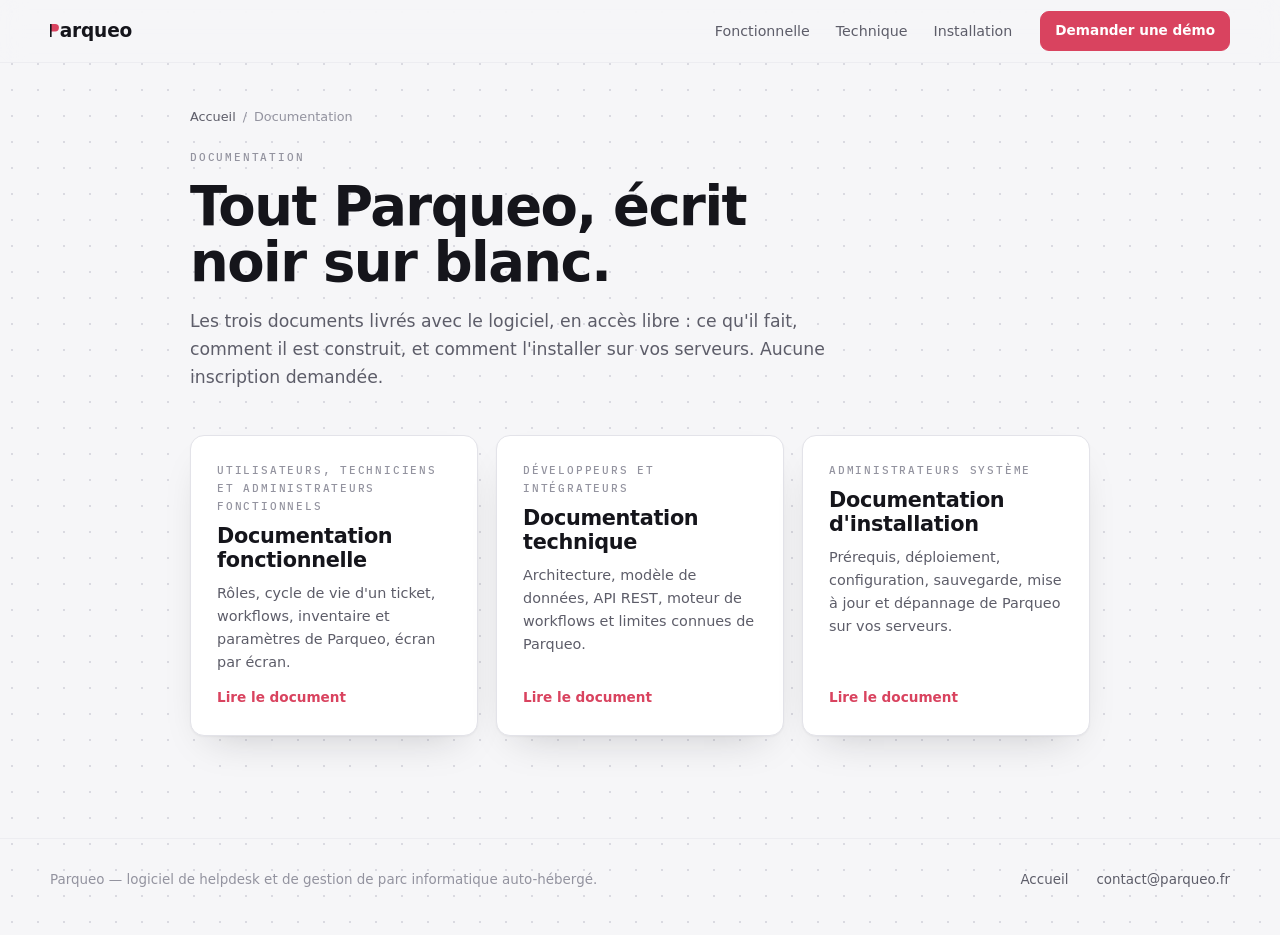
==== docs/index.html @ 2e62a3c1 "Publie la documentation en HTML sur /docs/ et l'ajoute au sitemap" ====
<!doctype html>
<html lang="fr">
<head>
<meta charset="utf-8">
<meta name="viewport" content="width=device-width, initial-scale=1">
<title>Documentation | Parqueo</title>
<meta name="description" content="Documentation fonctionnelle, technique et d'installation de Parqueo : ticketing, inventaire du parc, workflows et déploiement auto-hébergé.">
<link rel="canonical" href="https://parqueo.fr/docs/">
<meta name="robots" content="index, follow, max-snippet:-1, max-image-preview:large">
<meta name="theme-color" content="#f6f6f8" media="(prefers-color-scheme: light)">
<meta name="theme-color" content="#0e0e13" media="(prefers-color-scheme: dark)">
<meta property="og:type" content="article">
<meta property="og:site_name" content="Parqueo">
<meta property="og:locale" content="fr_FR">
<meta property="og:title" content="Documentation | Parqueo">
<meta property="og:description" content="Documentation fonctionnelle, technique et d'installation de Parqueo : ticketing, inventaire du parc, workflows et déploiement auto-hébergé.">
<meta property="og:url" content="https://parqueo.fr/docs/">
<meta property="og:image" content="https://parqueo.fr/og-image.png">
<meta name="twitter:card" content="summary_large_image">
<meta name="twitter:image" content="https://parqueo.fr/og-image.png">
<link rel="icon" href="/favicon.svg" type="image/svg+xml">
<link rel="preload" href="/fonts/inter.woff2" as="font" type="font/woff2" crossorigin>
<link rel="preload" href="/fonts/archivo.woff2" as="font" type="font/woff2" crossorigin>
<link rel="stylesheet" href="/docs/docs.css">
<script type="application/ld+json">
{
  "@context": "https://schema.org",
  "@graph": [
    {
      "@type": "CollectionPage",
      "@id": "https://parqueo.fr/docs/#page",
      "name": "Documentation Parqueo",
      "description": "Documentation fonctionnelle, technique et d'installation de Parqueo, logiciel de helpdesk et de gestion de parc informatique auto-hébergé.",
      "inLanguage": "fr-FR",
      "url": "https://parqueo.fr/docs/",
      "hasPart": [
        {
          "@type": "TechArticle",
          "name": "Documentation fonctionnelle",
          "url": "https://parqueo.fr/docs/fonctionnel/",
          "description": "Rôles, cycle de vie d'un ticket, workflows, inventaire et paramètres de Parqueo, écran par écran."
        },
        {
          "@type": "TechArticle",
          "name": "Documentation technique",
          "url": "https://parqueo.fr/docs/technique/",
          "description": "Architecture, modèle de données, API REST, moteur de workflows et limites connues de Parqueo."
        },
        {
          "@type": "TechArticle",
          "name": "Documentation d'installation",
          "url": "https://parqueo.fr/docs/installation/",
          "description": "Prérequis, déploiement, configuration, sauvegarde, mise à jour et dépannage de Parqueo sur vos serveurs."
        }
      ]
    },
    {
      "@type": "BreadcrumbList",
      "itemListElement": [
        {
          "@type": "ListItem",
          "position": 1,
          "name": "Accueil",
          "item": "https://parqueo.fr/"
        },
        {
          "@type": "ListItem",
          "position": 2,
          "name": "Documentation",
          "item": "https://parqueo.fr/docs/"
        }
      ]
    }
  ]
}
</script>
</head>
<body>
<a class="skip" href="#contenu">Aller au contenu</a>
<header class="nav">
  <div class="wrap nav-in">
    <a class="brand" href="/" aria-label="Parqueo"><svg class="mk" viewBox="6 3 12 18" fill="none" aria-hidden="true">
        <path d="M7 3h6a5 5 0 0 1 0 10H7z" fill="var(--accent)"/>
        <path d="M7 4v16" stroke="currentColor" stroke-width="2.4" stroke-linecap="round"/>
      </svg>arqueo</a>
    <nav class="nav-links" aria-label="Documentation">
      <a href="/docs/fonctionnel/">Fonctionnelle</a>
      <a href="/docs/technique/">Technique</a>
      <a href="/docs/installation/">Installation</a>
    </nav>
    <a class="btn btn-primary btn-sm" href="/#contact">Demander une démo</a>
  </div>
</header>
<main class="wrap doc-index" id="contenu">
  <nav class="fil" aria-label="Fil d'Ariane">
    <a href="/">Accueil</a> <span>/</span> <span>Documentation</span>
  </nav>
  <p class="eyebrow">Documentation</p>
  <h1>Tout Parqueo, écrit noir sur blanc.</h1>
  <p class="lede">
    Les trois documents livrés avec le logiciel, en accès libre : ce qu'il fait, comment il est
    construit, et comment l'installer sur vos serveurs. Aucune inscription demandée.
  </p>
  <div class="cartes">
      <a class="carte" href="/docs/fonctionnel/">
        <p class="eyebrow">Utilisateurs, techniciens et administrateurs fonctionnels</p>
        <h2>Documentation fonctionnelle</h2>
        <p>Rôles, cycle de vie d'un ticket, workflows, inventaire et paramètres de Parqueo, écran par écran.</p>
        <span class="carte-go">Lire le document</span>
      </a>
      <a class="carte" href="/docs/technique/">
        <p class="eyebrow">Développeurs et intégrateurs</p>
        <h2>Documentation technique</h2>
        <p>Architecture, modèle de données, API REST, moteur de workflows et limites connues de Parqueo.</p>
        <span class="carte-go">Lire le document</span>
      </a>
      <a class="carte" href="/docs/installation/">
        <p class="eyebrow">Administrateurs système</p>
        <h2>Documentation d'installation</h2>
        <p>Prérequis, déploiement, configuration, sauvegarde, mise à jour et dépannage de Parqueo sur vos serveurs.</p>
        <span class="carte-go">Lire le document</span>
      </a>
  </div>
</main>
<footer>
  <div class="wrap foot-in">
    <span>Parqueo — logiciel de helpdesk et de gestion de parc informatique auto-hébergé.</span>
    <span class="sep"></span>
    <a href="/">Accueil</a>
    <a href="mailto:contact@parqueo.fr">contact@parqueo.fr</a>
  </div>
</footer>

</body>
</html>
---- docs/docs.css ----
/* Pages de documentation — même charte que la page d'accueil.
   Généré à la main, chargé par les pages produites par ../parqueo/docs/build-web.mjs.
   Les chemins de polices sont relatifs à ce fichier (/docs/docs.css → /fonts/). */

*, *::before, *::after { box-sizing: border-box; }
body { margin: 0; }
img { max-width: 100%; height: auto; }

@font-face {
  font-family: 'Archivo';
  src: url(../fonts/archivo.woff2) format('woff2');
  font-weight: 400 700;
  font-stretch: 100% 125%;
  font-display: swap;
}
@font-face {
  font-family: 'InterVar';
  src: url(../fonts/inter.woff2) format('woff2');
  font-weight: 100 900;
  font-display: swap;
}
@font-face {
  font-family: 'PlexMono';
  src: url(../fonts/plexmono.woff2) format('woff2');
  font-weight: 500;
  font-display: swap;
}

:root {
  --canvas: #f6f6f8;
  --surface: #ffffff;
  --surface-2: #fbfbfc;
  --line: #e3e3e9;
  --line-soft: #ededf1;
  --ink: #15151b;
  --ink-soft: #5d5d69;
  --ink-faint: #93939f;
  --accent: #d9435f;
  --accent-strong: #bf3651;
  --accent-soft: #fdf0f2;
  --n-green: #15803d;
  --dot: #dadae1;
  --on-accent: #ffffff;
  --lift: 0 1px 2px rgba(21, 21, 27, .04), 0 18px 40px -20px rgba(21, 21, 27, .22);
}

@media (prefers-color-scheme: dark) {
  :root {
    --canvas: #0e0e13;
    --surface: #16161d;
    --surface-2: #1b1b24;
    --line: #2b2b36;
    --line-soft: #232430;
    --ink: #edeef2;
    --ink-soft: #9fa0ad;
    --ink-faint: #6e6f7c;
    --accent: #ff6b83;
    --accent-strong: #ff8b9d;
    --accent-soft: #2c1720;
    --n-green: #4ec98a;
    --dot: #262631;
    --on-accent: #1a0d11;
    --lift: 0 1px 2px rgba(0, 0, 0, .4), 0 18px 40px -20px rgba(0, 0, 0, .7);
  }
}

:root[data-theme="dark"] {
  --canvas: #0e0e13;
  --surface: #16161d;
  --surface-2: #1b1b24;
  --line: #2b2b36;
  --line-soft: #232430;
  --ink: #edeef2;
  --ink-soft: #9fa0ad;
  --ink-faint: #6e6f7c;
  --accent: #ff6b83;
  --accent-strong: #ff8b9d;
  --accent-soft: #2c1720;
  --n-green: #4ec98a;
  --dot: #262631;
  --on-accent: #1a0d11;
  --lift: 0 1px 2px rgba(0, 0, 0, .4), 0 18px 40px -20px rgba(0, 0, 0, .7);
}

:root[data-theme="light"] {
  --canvas: #f6f6f8;
  --surface: #ffffff;
  --surface-2: #fbfbfc;
  --line: #e3e3e9;
  --line-soft: #ededf1;
  --ink: #15151b;
  --ink-soft: #5d5d69;
  --ink-faint: #93939f;
  --accent: #d9435f;
  --accent-strong: #bf3651;
  --accent-soft: #fdf0f2;
  --n-green: #15803d;
  --dot: #dadae1;
  --on-accent: #ffffff;
  --lift: 0 1px 2px rgba(21, 21, 27, .04), 0 18px 40px -20px rgba(21, 21, 27, .22);
}

html { scroll-behavior: smooth; }

body {
  background-color: var(--canvas);
  background-image: radial-gradient(var(--dot) 1px, transparent 1px);
  background-size: 26px 26px;
  background-position: -1px -1px;
  color: var(--ink);
  font-family: 'InterVar', system-ui, sans-serif;
  font-size: 16px;
  line-height: 1.6;
  -webkit-font-smoothing: antialiased;
  overflow-x: hidden;
}

::selection { background: var(--accent); color: var(--on-accent); }
a { color: inherit; }

:is(a, button, summary):focus-visible {
  outline: 2px solid var(--accent);
  outline-offset: 3px;
  border-radius: 4px;
}

.wrap { width: min(100% - 40px, 1180px); margin-inline: auto; }

.skip {
  position: absolute;
  left: -9999px;
  top: 0;
  background: var(--surface);
  padding: 10px 16px;
  border: 1px solid var(--line);
  border-radius: 8px;
  z-index: 100;
}
.skip:focus { left: 12px; top: 12px; }

.eyebrow {
  font-family: 'PlexMono', ui-monospace, monospace;
  font-size: .7rem;
  font-weight: 500;
  letter-spacing: .16em;
  text-transform: uppercase;
  color: var(--ink-faint);
  margin: 0;
}

h1, h2, h3, h4 {
  font-family: 'Archivo', system-ui, sans-serif;
  font-stretch: 118%;
  text-wrap: balance;
  margin: 0;
}

/* ---------- nav ---------- */
.nav {
  position: sticky;
  top: 0;
  z-index: 40;
  background: color-mix(in srgb, var(--canvas) 82%, transparent);
  backdrop-filter: blur(12px);
  border-bottom: 1px solid var(--line-soft);
}
.nav-in { display: flex; align-items: center; gap: 28px; height: 62px; }
.brand {
  font-size: 1.16rem;
  font-weight: 620;
  letter-spacing: -.01em;
  text-decoration: none;
  margin-right: auto;
  white-space: nowrap;
}
.brand .mk {
  display: inline-block;
  vertical-align: baseline;
  height: .72em;
  width: .48em;
  margin-right: .045em;
}
.nav-links { display: flex; gap: 26px; font-size: .89rem; color: var(--ink-soft); }
.nav-links a { text-decoration: none; }
.nav-links a:hover { color: var(--ink); }
.nav-links a[aria-current="page"] { color: var(--accent); }
@media (max-width: 900px) { .nav-links { display: none; } }

.btn {
  display: inline-flex;
  align-items: center;
  gap: 8px;
  padding: 11px 18px;
  border-radius: 9px;
  font-size: .92rem;
  font-weight: 550;
  text-decoration: none;
  border: 1px solid transparent;
  transition: background-color .15s ease, border-color .15s ease;
}
.btn-primary { background: var(--accent); border-color: var(--accent); color: var(--on-accent); }
.btn-primary:hover { background: var(--accent-strong); border-color: var(--accent-strong); }
.btn-sm { padding: 8px 14px; font-size: .85rem; }

/* ---------- fil d'Ariane ---------- */
.fil {
  font-size: .8rem;
  color: var(--ink-faint);
  display: flex;
  flex-wrap: wrap;
  gap: 7px;
  margin-bottom: 22px;
}
.fil a { color: var(--ink-soft); text-decoration: none; }
.fil a:hover { color: var(--ink); }

/* ---------- mise en page d'un document ---------- */
.doc-layout {
  display: grid;
  grid-template-columns: 236px minmax(0, 1fr);
  gap: 56px;
  align-items: start;
  padding-block: 44px 20px;
}
@media (max-width: 1000px) {
  .doc-layout { grid-template-columns: minmax(0, 1fr); gap: 0; }
  .toc { display: none; }
}

.toc {
  position: sticky;
  top: 86px;
  max-height: calc(100vh - 110px);
  overflow-y: auto;
  padding-right: 8px;
}
.toc-t {
  font-family: 'PlexMono', ui-monospace, monospace;
  font-size: .66rem;
  letter-spacing: .12em;
  text-transform: uppercase;
  color: var(--ink-faint);
  margin: 0 0 12px;
}
.toc ul { list-style: none; margin: 0; padding: 0; display: flex; flex-direction: column; gap: 2px; }
.toc a {
  display: block;
  padding: 4px 0;
  font-size: .845rem;
  line-height: 1.4;
  color: var(--ink-soft);
  text-decoration: none;
  border-left: 2px solid transparent;
  padding-left: 12px;
  transition: color .12s ease, border-color .12s ease;
}
.toc a:hover { color: var(--ink); border-left-color: var(--line); }
.toc .n3 a { padding-left: 24px; font-size: .8rem; color: var(--ink-faint); }
.toc a[aria-current="true"] { color: var(--accent); border-left-color: var(--accent); }

/* ---------- corps du document ---------- */
.doc { min-width: 0; padding-bottom: 40px; }

.doc-public {
  font-family: 'PlexMono', ui-monospace, monospace;
  font-size: .68rem;
  letter-spacing: .1em;
  text-transform: uppercase;
  color: var(--accent);
  margin: 0 0 14px;
}

.doc h1 {
  font-size: clamp(2rem, 4.2vw, 3rem);
  font-weight: 700;
  line-height: 1.04;
  letter-spacing: -.025em;
  margin-bottom: 8px;
}
.doc h2 {
  font-size: clamp(1.5rem, 2.6vw, 1.95rem);
  font-weight: 700;
  line-height: 1.12;
  letter-spacing: -.018em;
  margin: 56px 0 16px;
  padding-top: 26px;
  border-top: 1px solid var(--line-soft);
  scroll-margin-top: 86px;
}
.doc h3 {
  font-size: 1.16rem;
  font-weight: 650;
  line-height: 1.25;
  margin: 34px 0 10px;
  scroll-margin-top: 86px;
}
.doc h4 {
  font-size: 1rem;
  font-weight: 620;
  margin: 24px 0 8px;
  scroll-margin-top: 86px;
}

.anchor {
  margin-left: .4em;
  color: var(--ink-faint);
  text-decoration: none;
  font-family: 'PlexMono', ui-monospace, monospace;
  font-size: .68em;
  opacity: 0;
  transition: opacity .12s ease;
}
:is(h2, h3, h4):hover .anchor, .anchor:focus-visible { opacity: 1; }
.anchor:hover { color: var(--accent); }

.doc p { margin: 0 0 16px; color: var(--ink-soft); }
.doc > p:first-of-type + p { font-size: 1.06rem; }
.doc strong { color: var(--ink); font-weight: 600; }

.doc ul, .doc ol { margin: 0 0 18px; padding-left: 22px; color: var(--ink-soft); }
.doc li { margin-bottom: 7px; }
.doc li::marker { color: var(--ink-faint); }

.doc a:not(.anchor):not(.suite-l) { color: var(--accent); text-decoration: none; }
.doc a:not(.anchor):not(.suite-l):hover { text-decoration: underline; }

.doc hr { border: 0; border-top: 1px solid var(--line-soft); margin: 40px 0; }

.doc blockquote {
  margin: 0 0 18px;
  padding: 14px 18px;
  border-left: 3px solid var(--accent);
  background: var(--accent-soft);
  border-radius: 0 9px 9px 0;
}
.doc blockquote p { margin: 0; color: var(--ink); font-size: .94rem; }
.doc blockquote p + p { margin-top: 8px; }

.doc code {
  font-family: 'PlexMono', ui-monospace, monospace;
  font-size: .855em;
  background: var(--surface-2);
  border: 1px solid var(--line);
  border-radius: 5px;
  padding: .1em .34em;
  color: var(--ink);
  word-break: break-word;
}
.doc pre {
  margin: 0 0 20px;
  padding: 16px 18px;
  background: var(--surface-2);
  border: 1px solid var(--line);
  border-radius: 11px;
  overflow-x: auto;
  line-height: 1.55;
}
.doc pre code {
  background: none;
  border: 0;
  padding: 0;
  font-size: .82rem;
  color: var(--ink);
  word-break: normal;
}

/* Les documents contiennent beaucoup de tableaux larges : ils défilent seuls,
   la page ne s'élargit jamais. */
.table-scroll { overflow-x: auto; margin: 0 0 22px; border-radius: 11px; border: 1px solid var(--line); }
.doc table { border-collapse: collapse; width: 100%; font-size: .875rem; background: var(--surface); }
.doc th, .doc td { text-align: left; padding: 10px 14px; border-bottom: 1px solid var(--line-soft); vertical-align: top; }
.doc th {
  font-family: 'PlexMono', ui-monospace, monospace;
  font-size: .68rem;
  letter-spacing: .08em;
  text-transform: uppercase;
  color: var(--ink-faint);
  font-weight: 500;
  background: var(--surface-2);
  white-space: nowrap;
}
.doc td { color: var(--ink-soft); }
.doc tbody tr:last-child td { border-bottom: 0; }

/* Le sommaire écrit dans le document : redondant avec le panneau latéral. */
.toc-inline { display: none; }
@media (max-width: 1000px) {
  .toc-inline {
    display: block;
    background: var(--surface);
    border: 1px solid var(--line);
    border-radius: 12px;
    padding: 18px 18px 18px 38px;
    margin-bottom: 26px;
  }
}

/* ---------- document précédent / suivant ---------- */
.suite {
  display: flex;
  flex-wrap: wrap;
  gap: 14px;
  justify-content: space-between;
  margin-top: 56px;
  padding-top: 28px;
  border-top: 1px solid var(--line-soft);
}
.suite-l {
  display: flex;
  flex-direction: column;
  gap: 3px;
  padding: 14px 18px;
  border: 1px solid var(--line);
  border-radius: 11px;
  background: var(--surface);
  text-decoration: none;
  min-width: 240px;
  transition: border-color .15s ease;
}
.suite-l:hover { border-color: var(--ink-faint); }
.suite-l span { font-size: .72rem; color: var(--ink-faint); }
.suite-l strong { font-size: .93rem; font-weight: 580; color: var(--ink); }
.suite-r { text-align: right; }

/* ---------- sommaire général ---------- */
.doc-index { padding-block: 44px 0; max-width: 900px; }
.doc-index h1 {
  font-size: clamp(2.2rem, 5vw, 3.4rem);
  font-weight: 700;
  line-height: 1.02;
  letter-spacing: -.028em;
  margin: 12px 0 18px;
}
.doc-index .lede { font-size: 1.08rem; color: var(--ink-soft); margin: 0 0 44px; max-width: 62ch; }
.cartes { display: grid; grid-template-columns: repeat(auto-fit, minmax(260px, 1fr)); gap: 18px; }
.carte {
  display: flex;
  flex-direction: column;
  gap: 9px;
  padding: 26px;
  border: 1px solid var(--line);
  border-radius: 14px;
  background: var(--surface);
  text-decoration: none;
  box-shadow: var(--lift);
  transition: border-color .15s ease, transform .15s ease;
}
.carte:hover { border-color: var(--accent); transform: translateY(-2px); }
.carte h2 { font-size: 1.3rem; font-weight: 680; line-height: 1.15; letter-spacing: -.015em; }
.carte p:not(.eyebrow) { font-size: .9rem; color: var(--ink-soft); margin: 0; flex: 1; }
.carte-go { font-size: .85rem; font-weight: 550; color: var(--accent); margin-top: 4px; }

/* ---------- pied de page ---------- */
footer { border-top: 1px solid var(--line-soft); margin-top: clamp(64px, 8vw, 110px); padding-block: 30px 44px; }
.foot-in {
  display: flex;
  flex-wrap: wrap;
  gap: 14px 28px;
  align-items: center;
  font-size: .84rem;
  color: var(--ink-faint);
}
.foot-in a { color: var(--ink-soft); text-decoration: none; }
.foot-in a:hover { color: var(--ink); }
.foot-in .sep { margin-left: auto; }

@media (prefers-reduced-motion: reduce) {
  html { scroll-behavior: auto; }
  * { transition-duration: .01ms !important; }
}
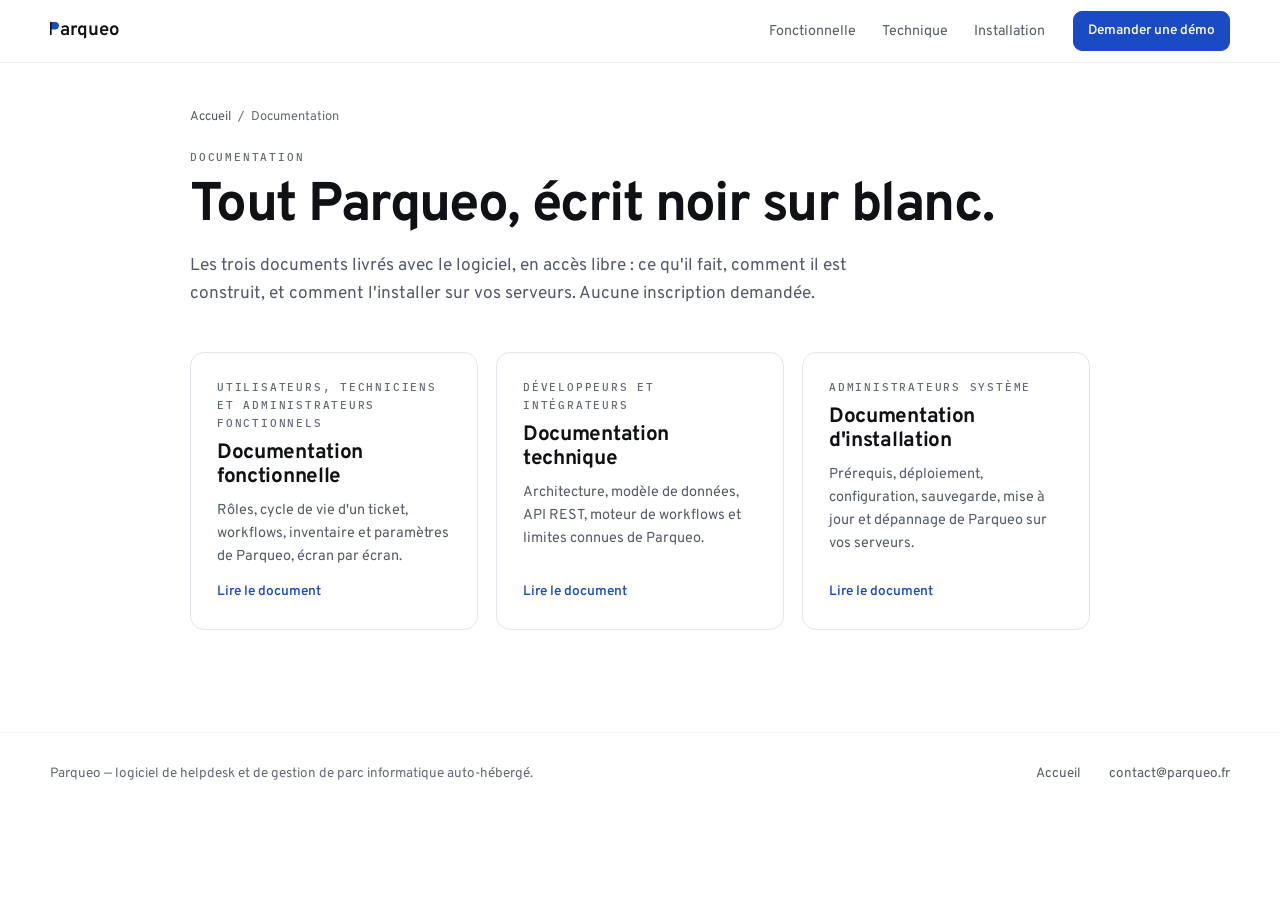
==== commit 5de5d023: "Refonte graphique du site : la panse du P en motif, bleu panneau Parqueo, c'est le parking : un tick" ====
--- a/docs/index.html
+++ b/docs/index.html
@@ -19,8 +19,7 @@
 <meta name="twitter:card" content="summary_large_image">
 <meta name="twitter:image" content="https://parqueo.fr/og-image.png">
 <link rel="icon" href="/favicon.svg" type="image/svg+xml">
-<link rel="preload" href="/fonts/inter.woff2" as="font" type="font/woff2" crossorigin>
-<link rel="preload" href="/fonts/archivo.woff2" as="font" type="font/woff2" crossorigin>
+<link rel="preload" href="/fonts/overpass.woff2" as="font" type="font/woff2" crossorigin>
 <link rel="stylesheet" href="/docs/docs.css">
 <script type="application/ld+json">
 {
--- a/docs/docs.css
+++ b/docs/docs.css
@@ -6,18 +6,22 @@
 body { margin: 0; }
 img { max-width: 100%; height: auto; }
 
+/* Overpass, comme le site et l'application. Le point médian U+00B7 est exclu :
+   Overpass le dessine sans approche à droite. */
 @font-face {
-  font-family: 'Archivo';
-  src: url(../fonts/archivo.woff2) format('woff2');
-  font-weight: 400 700;
-  font-stretch: 100% 125%;
-  font-display: swap;
-}
-@font-face {
-  font-family: 'InterVar';
-  src: url(../fonts/inter.woff2) format('woff2');
+  font-family: 'Overpass';
+  src: url(../fonts/overpass.woff2) format('woff2');
   font-weight: 100 900;
   font-display: swap;
+  unicode-range: U+0000-00B6, U+00B8-00FF, U+0131, U+0152-0153, U+02BB-02BC, U+02C6, U+02DA, U+02DC,
+    U+0304, U+0308, U+0329, U+2000-206F, U+20AC, U+2122, U+2191, U+2193, U+2212, U+2215, U+FEFF, U+FFFD;
+}
+@font-face {
+  font-family: 'Overpass';
+  src: url(../fonts/overpass-ext.woff2) format('woff2');
+  font-weight: 100 900;
+  font-display: swap;
+  unicode-range: U+0100-02BA, U+02BD-02C5, U+02C7-02CC, U+02CE-02D7, U+02DD-02FF, U+1E00-1E9F, U+20A0-20AB, U+20AD-20C0;
 }
 @font-face {
   font-family: 'PlexMono';
@@ -27,88 +31,86 @@
 }
 
 :root {
-  --canvas: #f6f6f8;
+  --canvas: #ffffff;
   --surface: #ffffff;
-  --surface-2: #fbfbfc;
-  --line: #e3e3e9;
-  --line-soft: #ededf1;
-  --ink: #15151b;
-  --ink-soft: #5d5d69;
-  --ink-faint: #93939f;
-  --accent: #d9435f;
-  --accent-strong: #bf3651;
-  --accent-soft: #fdf0f2;
-  --n-green: #15803d;
-  --dot: #dadae1;
+  --surface-2: #f2f4f7;
+  --line: #e3e6ec;
+  --line-soft: #eef0f4;
+  --ink: #0f1115;
+  --ink-soft: #555b68;
+  --ink-faint: #646a77;
+  --accent: #1a4bc4;
+  --accent-strong: #123a9e;
+  --accent-soft: #e8eefc;
+  --n-green: #247b50;
+  --dot: #e3e6ec;
   --on-accent: #ffffff;
-  --lift: 0 1px 2px rgba(21, 21, 27, .04), 0 18px 40px -20px rgba(21, 21, 27, .22);
+  --lift: none;
 }
 
 @media (prefers-color-scheme: dark) {
   :root {
-    --canvas: #0e0e13;
-    --surface: #16161d;
-    --surface-2: #1b1b24;
-    --line: #2b2b36;
-    --line-soft: #232430;
-    --ink: #edeef2;
-    --ink-soft: #9fa0ad;
-    --ink-faint: #6e6f7c;
-    --accent: #ff6b83;
-    --accent-strong: #ff8b9d;
-    --accent-soft: #2c1720;
-    --n-green: #4ec98a;
-    --dot: #262631;
-    --on-accent: #1a0d11;
-    --lift: 0 1px 2px rgba(0, 0, 0, .4), 0 18px 40px -20px rgba(0, 0, 0, .7);
+    --canvas: #0c0d0f;
+    --surface: #141518;
+    --surface-2: #1b1d21;
+    --line: #26282d;
+    --line-soft: #1e2024;
+    --ink: #f1f2f4;
+    --ink-soft: #b4b8c0;
+    --ink-faint: #9499a3;
+    --accent: #7c9ff5;
+    --accent-strong: #a3bcf8;
+    --accent-soft: #1a2440;
+    --n-green: #5fc28d;
+    --dot: #1e2024;
+    --on-accent: #0c0d0f;
+    --lift: none;
   }
 }
 
 :root[data-theme="dark"] {
-  --canvas: #0e0e13;
-  --surface: #16161d;
-  --surface-2: #1b1b24;
-  --line: #2b2b36;
-  --line-soft: #232430;
-  --ink: #edeef2;
-  --ink-soft: #9fa0ad;
-  --ink-faint: #6e6f7c;
-  --accent: #ff6b83;
-  --accent-strong: #ff8b9d;
-  --accent-soft: #2c1720;
-  --n-green: #4ec98a;
-  --dot: #262631;
-  --on-accent: #1a0d11;
-  --lift: 0 1px 2px rgba(0, 0, 0, .4), 0 18px 40px -20px rgba(0, 0, 0, .7);
+  --canvas: #0c0d0f;
+  --surface: #141518;
+  --surface-2: #1b1d21;
+  --line: #26282d;
+  --line-soft: #1e2024;
+  --ink: #f1f2f4;
+  --ink-soft: #b4b8c0;
+  --ink-faint: #9499a3;
+  --accent: #7c9ff5;
+  --accent-strong: #a3bcf8;
+  --accent-soft: #1a2440;
+  --n-green: #5fc28d;
+  --dot: #1e2024;
+  --on-accent: #0c0d0f;
+  --lift: none;
 }
 
 :root[data-theme="light"] {
-  --canvas: #f6f6f8;
+  --canvas: #ffffff;
   --surface: #ffffff;
-  --surface-2: #fbfbfc;
-  --line: #e3e3e9;
-  --line-soft: #ededf1;
-  --ink: #15151b;
-  --ink-soft: #5d5d69;
-  --ink-faint: #93939f;
-  --accent: #d9435f;
-  --accent-strong: #bf3651;
-  --accent-soft: #fdf0f2;
-  --n-green: #15803d;
-  --dot: #dadae1;
+  --surface-2: #f2f4f7;
+  --line: #e3e6ec;
+  --line-soft: #eef0f4;
+  --ink: #0f1115;
+  --ink-soft: #555b68;
+  --ink-faint: #646a77;
+  --accent: #1a4bc4;
+  --accent-strong: #123a9e;
+  --accent-soft: #e8eefc;
+  --n-green: #247b50;
+  --dot: #e3e6ec;
   --on-accent: #ffffff;
-  --lift: 0 1px 2px rgba(21, 21, 27, .04), 0 18px 40px -20px rgba(21, 21, 27, .22);
+  --lift: none;
 }
 
 html { scroll-behavior: smooth; }
 
 body {
   background-color: var(--canvas);
-  background-image: radial-gradient(var(--dot) 1px, transparent 1px);
-  background-size: 26px 26px;
-  background-position: -1px -1px;
   color: var(--ink);
-  font-family: 'InterVar', system-ui, sans-serif;
+  font-family: 'Overpass', system-ui, sans-serif;
+  font-variant-numeric: tabular-nums;
   font-size: 16px;
   line-height: 1.6;
   -webkit-font-smoothing: antialiased;
@@ -149,8 +151,8 @@
 }
 
 h1, h2, h3, h4 {
-  font-family: 'Archivo', system-ui, sans-serif;
-  font-stretch: 118%;
+  font-family: 'Overpass', system-ui, sans-serif;
+  letter-spacing: -0.02em;
   text-wrap: balance;
   margin: 0;
 }
@@ -184,7 +186,17 @@
 .nav-links a { text-decoration: none; }
 .nav-links a:hover { color: var(--ink); }
 .nav-links a[aria-current="page"] { color: var(--accent); }
-@media (max-width: 900px) { .nav-links { display: none; } }
+/* Trois liens courts : les masquer sous 900px, comme c'était le cas, laissait
+   le mobile sans moyen de passer d'un document à l'autre. La barre prend un
+   second rang plutôt que de les perdre. */
+@media (max-width: 900px) {
+  .nav-in { height: auto; flex-wrap: wrap; padding-block: 10px; row-gap: 6px; }
+  .nav-links { order: 9; width: 100%; gap: 20px; font-size: .87rem; }
+  .nav-links a { display: inline-flex; align-items: center; min-height: 34px; }
+}
+@media (max-width: 900px) and (pointer: coarse) {
+  .nav-links a { min-height: 44px; }
+}
 
 .btn {
   display: inline-flex;
